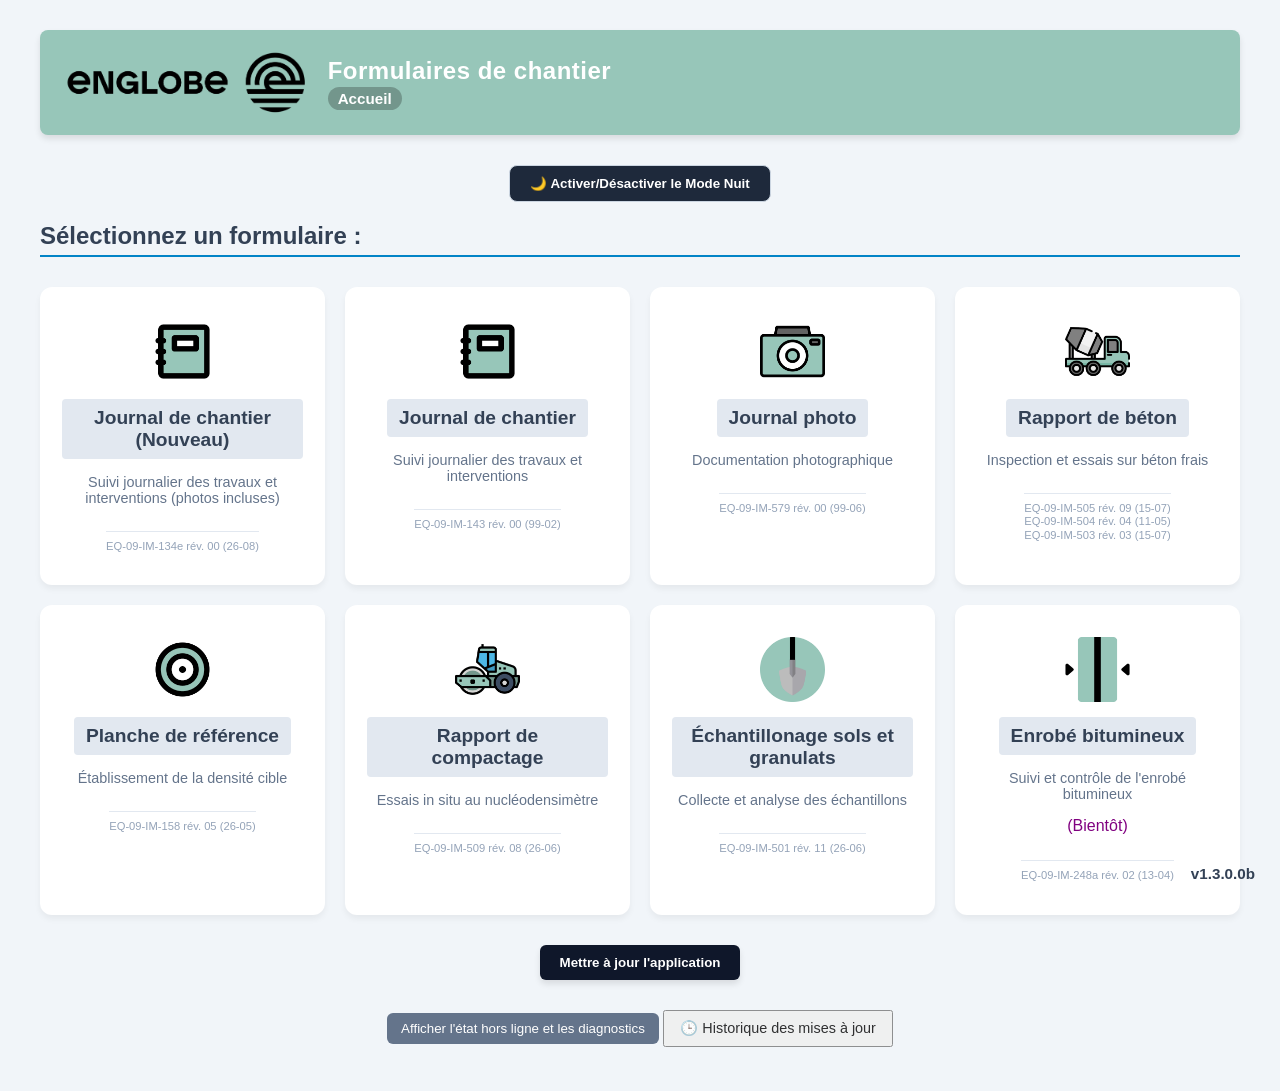
==== index.html @ 8a511cf0 "v1.3.0.0b - Version stable pour chantier" ====
<!DOCTYPE html>
<html lang="fr">
<head>
    <meta charset="UTF-8">
    <meta name="viewport" content="width=device-width, initial-scale=1.0, maximum-scale=1.0, user-scalable=no">
    <title>Formulaires de chantier</title>
    
    <link rel="stylesheet" href="styles.css?v=1.0.0.">
    <link rel="apple-touch-icon" href="logo.png">
    <meta name="apple-mobile-web-app-capable" content="yes">
    <meta name="apple-mobile-web-app-status-bar-style" content="black-translucent">
    <meta name="apple-mobile-web-app-title" content="Chantier">
</head>
<body>

<div id="app-container">

    <!-- En-tête avec la couleur #97c6b9 -->
    <header style="display: flex; align-items: center; gap: 15px; background: #97c6b9; color: white; padding: 15px 20px; border-radius: 8px; margin-bottom: 30px; margin-top: 10px; box-shadow: 0 4px 6px rgba(0,0,0,0.1);">
        <img src="[data-uri]" alt="Logo" style="height: 75px; padding: 5px; border-radius: 4px;"> 
        <div style="display: flex; flex-direction: column; gap: 5px;">
            <h1 style="margin: 0; font-size: 1.5rem; letter-spacing: 0.5px;">Formulaires de chantier</h1>
            <div><span style="font-size: 0.95rem; font-weight: bold; background: #73968c; padding: 3px 10px; border-radius: 12px;">Accueil</span></div>
        </div>
    </header>

    <button onclick="toggleDarkMode()" style="text-align: center; margin-left: auto; margin-right: auto;background: #1e293b; color: white; border: 1px solid #cbd5e1; padding: 10px 20px; border-radius: 8px; font-weight: bold; cursor: pointer; display: flex; align-items: center; gap: 10px; margin-bottom: 20px;">
    🌙 Activer/Désactiver le Mode Nuit
    </button>

    <h2 style="color: #334155; margin-bottom: 20px;">Sélectionnez un formulaire :</h2>

    <div class="dashboard-grid">
        
        <!-- APPLICATION : JOURNAL NEW -->
        <a href="index_journal.html" class="app-card">
            <img src="logo_journal.png" alt="Journal_new" class="app-icon-img">
            <h3 class="app-title">Journal de chantier (Nouveau)</h3>
            <p class="app-desc">Suivi journalier des travaux et interventions (photos incluses)</p>
            <div style="margin-top: 10px; padding-top: 8px; border-top: 1px solid #e2e8f0; font-size: 0.7rem; color: #94a3b8; line-height: 1.2;">
                EQ-09-IM-134e rév. 00 (26-08)
            </div>
        </a>

        <!-- APPLICATION : JOURNAL OLD -->
        <a href="index_journal_old.html" class="app-card">
            <img src="logo_journal.png" alt="Journal_old" class="app-icon-img">
            <h3 class="app-title">Journal de chantier</h3>
            <p class="app-desc">Suivi journalier des travaux et interventions</p>
            <div style="margin-top: 10px; padding-top: 8px; border-top: 1px solid #e2e8f0; font-size: 0.7rem; color: #94a3b8; line-height: 1.2;">
                EQ-09-IM-143 rév. 00 (99-02)
            </div>
        </a>

        <!-- APPLICATION : JOURNALPHOTO -->
        <a href="index_photo.html" class="app-card">
            <img src="logo_photo.png" alt="Journal_photo" class="app-icon-img">
            <h3 class="app-title">Journal photo</h3>
            <p class="app-desc">Documentation photographique</p>
            <div style="margin-top: 10px; padding-top: 8px; border-top: 1px solid #e2e8f0; font-size: 0.7rem; color: #94a3b8; line-height: 1.2;">
                EQ-09-IM-579 rév. 00 (99-06)
            </div>
        </a>
        
        <!-- APPLICATION : BÉTON -->
        <a href="index_beton.html" class="app-card">
            <img src="logo_beton.png" alt="Béton" class="app-icon-img">
            <h3 class="app-title">Rapport de béton</h3>
            <p class="app-desc">Inspection et essais sur béton frais</p>
            <div style="margin-top: 10px; padding-top: 8px; border-top: 1px solid #e2e8f0; font-size: 0.7rem; color: #94a3b8; line-height: 1.2;">
                EQ-09-IM-505 rév. 09 (15-07)<br>
                EQ-09-IM-504 rév. 04 (11-05)<br>
                EQ-09-IM-503 rév. 03 (15-07)
            </div>
        </a>

        <!-- APPLICATION : PLANCHE DE RÉFÉRENCE -->
        <a href="index_planche.html" class="app-card">
            <img src="logo_planche.png" alt="Planche" class="app-icon-img">
            <h3 class="app-title">Planche de référence</h3>
            <p class="app-desc">Établissement de la densité cible</p>
            <div style="margin-top: 10px; padding-top: 8px; border-top: 1px solid #e2e8f0; font-size: 0.7rem; color: #94a3b8; line-height: 1.2;">
                EQ-09-IM-158 rév. 05 (26-05)
            </div>
        </a>

        <!-- APPLICATION : COMPACTAGE -->
        <a href="index_compaction.html" class="app-card">
            <img src="logo_compaction.png" alt="Compactage" class="app-icon-img">
            <h3 class="app-title">Rapport de compactage</h3>
            <p class="app-desc">Essais in situ au nucléodensimètre</p>
            <div style="margin-top: 10px; padding-top: 8px; border-top: 1px solid #e2e8f0; font-size: 0.7rem; color: #94a3b8; line-height: 1.2;">
                EQ-09-IM-509 rév. 08 (26-06)
            </div>
        </a>
  
        <!-- APPLICATION : ECHANTILLONAGE SOLS ET GRANULATS -->
        <a href="index_echsolgra.html" class="app-card">
            <img src="logo_echsolgra.png" alt="Échantillonage" class="app-icon-img">
            <h3 class="app-title">Échantillonage sols et granulats</h3>
            <p class="app-desc">Collecte et analyse des échantillons</p>
            <div style="margin-top: 10px; padding-top: 8px; border-top: 1px solid #e2e8f0; font-size: 0.7rem; color: #94a3b8; line-height: 1.2;">
                EQ-09-IM-501 rév. 11 (26-06)
            </div>
        </a>

        <!-- APPLICATION : PAVAGE -->
        <a href="index.html" class="app-card">  
            <img src="logo_enrob.png" alt="Pavage" class="app-icon-img">
            <h3 class="app-title">Enrobé bitumineux</h3>
            <p class="app-desc">Suivi et contrôle de l'enrobé bitumineux</p>
            <span style="color:purple">(Bientôt)</span>
            <div style="margin-top: 10px; padding-top: 8px; border-top: 1px solid #e2e8f0; font-size: 0.7rem; color: #94a3b8; line-height: 1.2;">
                EQ-09-IM-248a rév. 02 (13-04)
            </div>
        </a>

    

        <!-- PLACEHOLDER : NOUVELLE APPLICATION --> <!--
        <a href="javascript:void(0)" class="app-card new-app-card" style="cursor: default;">
            <div class="app-icon-img" style="display:flex; justify-content:center; align-items:center; font-size: 3rem; color: #94a3b8;">➕</div>
            <h3 class="app-title" style="color: #64748b;">Nouveau Formulaire</h3>
            <p class="app-desc">Emplacement pour une future application</p>
        </a> -->

    </div>
</div>

<button onclick="forceAppUpdate()" style="background: #0f172a; color: white; padding: 10px 20px; border-radius: 6px; font-weight: bold; border: none; cursor: pointer; display: block; margin: 20px auto; box-shadow: 0 4px 6px rgba(0,0,0,0.1);">
    Mettre à jour l'application
</button>

<div>
    <span id="app-version" style="position: fixed; bottom: 15px; right: 15px; z-index: 9999; font-size: 0.95rem; font-weight: bold; padding: 3px 10px; border-radius: 12px; ">v1.3.0.0b</span>
</div>

<div style="text-align: center; margin: 12px auto 24px;">
    <button id="diagnostics-toggle" type="button" onclick="toggleDiagnostics()" style="background: #64748b; color: white; padding: 8px 14px; border-radius: 6px; border: none; cursor: pointer;">
        Afficher l'état hors ligne et les diagnostics
    </button>
    <div id="diagnostics-panel" hidden style="max-width: 620px; margin: 12px auto 0; padding: 12px; text-align: left; background: #f1f5f9; color: #334155; border-radius: 6px; font-size: 0.9rem; white-space: pre-line;"></div>
    <button onclick="window.location.href='changelog.html'" style="margin-top: 10px; font-size: 0.9em; padding: 8px 15px; opacity: 0.8;">
    🕒 Historique des mises à jour
    </button>
</div>
 
<script>
    const APP_VERSION = 'v1.3.0.0a';

    if ('serviceWorker' in navigator) {
        window.addEventListener('load', () => {
            navigator.serviceWorker.register('./sw.js')
                .catch(() => showToast("Impossible d'activer le mode hors ligne.", "error"));
        });
    }

    async function toggleDiagnostics() {
        const panel = document.getElementById('diagnostics-panel');
        const button = document.getElementById('diagnostics-toggle');
        if (!panel || !button) return;

        if (!panel.hidden) {
            panel.hidden = true;
            button.textContent = "Afficher l'état hors ligne et les diagnostics";
            return;
        }

        panel.hidden = false;
        button.textContent = "Masquer l'état hors ligne et les diagnostics";
        panel.textContent = "Vérification de l'état de l'application...";

        const lines = [
            `Version de l'application : ${APP_VERSION}`,
            `Connexion réseau : ${navigator.onLine ? "En ligne" : "Hors ligne"}`,
            `Service Worker : ${'serviceWorker' in navigator ? "Disponible" : "Non disponible"}`
        ];

        if ('serviceWorker' in navigator) {
            const registration = await navigator.serviceWorker.getRegistration();
            lines.push(`Service Worker actif : ${registration && registration.active ? registration.active.state : "Non actif"}`);
            lines.push(`Page contrôlée : ${navigator.serviceWorker.controller ? "Oui" : "Non"}`);
        }

        if ('caches' in window) {
            const cacheNames = await caches.keys();
            lines.push(`Caches disponibles : ${cacheNames.length ? cacheNames.join(", ") : "Aucun"}`);
            const appCacheName = cacheNames.find((name) => name.startsWith('hub-inspection-'));
            if (appCacheName) {
                const appCache = await caches.open(appCacheName);
                lines.push(`Fichiers en cache : ${(await appCache.keys()).length}`);
            } else {
                lines.push("Fichiers en cache : Aucun cache de l'application");
            }
        }

        const reportPrefixes = [
            ["Rapports béton", ["englobe_"]],
            ["Rapports compactage", ["compactage_"]],
            ["Rapports planche", ["planche_"]],
            ["Rapports échantillonnage", ["echsolgra_"]]
        ];
        reportPrefixes.forEach(([label, prefixes]) => {
            let count = 0;
            for (let i = 0; i < localStorage.length; i += 1) {
                const key = localStorage.key(i);
                if (!key) continue;
                if (prefixes.some((prefix) => key.startsWith(prefix))) {
                    count += 1;
                    continue;
                }
                if (key.startsWith("ID_")) {
                    try {
                        const report = JSON.parse(localStorage.getItem(key));
                        if (report && typeof report.displayName === "string" &&
                            prefixes.some((prefix) => report.displayName.startsWith(prefix))) count += 1;
                    } catch (error) {
                        console.warn("Rapport ignoré dans le diagnostic", key, error);
                    }
                }
            }
            lines.push(`${label} : ${count}`);
        });

        if (navigator.storage && navigator.storage.estimate) {
            const estimate = await navigator.storage.estimate();
            const usedMb = ((estimate.usage || 0) / 1024 / 1024).toFixed(2);
            const quotaMb = estimate.quota ? (estimate.quota / 1024 / 1024).toFixed(0) : "?";
            lines.push(`Stockage local utilisé : ${usedMb} Mo / ${quotaMb} Mo`);
            if (estimate.quota && estimate.usage / estimate.quota >= 0.8) {
                lines.push("AVERTISSEMENT : le stockage local dépasse 80 % de la capacité estimée.");
            }
        }

        panel.textContent = lines.join("\n");
    }

    async function forceAppUpdate() {
    if (!navigator.onLine) {
        alert("Vous devez être connecté à Internet (Wi-Fi ou LTE) pour mettre à jour.");
        return;
    }

    if (!confirm("L'application va rechercher et installer la dernière version. Continuer ?")) {
        return;
    }

    const button = document.querySelector('button[onclick="forceAppUpdate()"]');
    if (button) {
        button.disabled = true;
        button.textContent = "Recherche de mise à jour...";
    }

    try {
        if (!('serviceWorker' in navigator)) {
            throw new Error("Service Worker non disponible");
        }

        // 1. CORRECTION ANDROID : On force le re-téléchargement du sw.js en contournant le cache HTTP
        const registrations = await navigator.serviceWorker.getRegistrations();
        for (let reg of registrations) {
            await reg.update(); // Force la vérification serveur en ignorant le cache local
        }

        const registration = await navigator.serviceWorker.ready;
        let updateFound = false;

        registration.addEventListener('updatefound', () => {
            updateFound = true;
            if (button) button.textContent = "Téléchargement...";
            const newWorker = registration.installing;
            
            newWorker.addEventListener('statechange', () => {
                if (newWorker.state === 'installed') {
                    newWorker.postMessage({ type: 'SKIP_WAITING' });
                }
                if (newWorker.state === 'activated') {
                    sessionStorage.setItem('updateResult', `Mise à jour terminée. Version active : ${APP_VERSION}`);
                    window.location.reload();
                }
            });
        }, { once: true });

        // Petit délai pour laisser le temps au navigateur de déclencher 'updatefound' si un nouveau sw.js est trouvé
        setTimeout(() => {
            if (!updateFound && !registration.waiting) {
                showToast(`L'application est déjà à jour (${APP_VERSION}).`, "info");
                if (button) {
                    button.disabled = false;
                    button.textContent = "Mettre à jour l'application";
                }
            } else if (registration.waiting && !updateFound) {
                if (button) button.textContent = "Installation...";
                registration.waiting.postMessage({ type: 'SKIP_WAITING' });
                navigator.serviceWorker.addEventListener('controllerchange', () => {
                    sessionStorage.setItem('updateResult', `Mise à jour terminée. Version active : ${APP_VERSION}`);
                    window.location.reload();
                }, { once: true });
            }
        }, 1500);

    } catch (error) {
        console.error("Échec de la mise à jour", error);
        if (button) {
            button.disabled = false;
            button.textContent = "Mettre à jour l'application";
        }
        showToast("La mise à jour a échoué. Réessayez avec une connexion stable.", "error");
    }
}

    // 1. IL FAUT LA FONCTION TOAST ICI AUSSI POUR LE HUB
    function showToast(message, type = 'success') {
        const toast = document.createElement('div');
        toast.className = `toast-notification toast-${type} show`;
        toast.innerText = message;
        document.body.appendChild(toast);
        setTimeout(() => {
            toast.classList.remove('show');
            setTimeout(() => { if (document.body.contains(toast)) toast.remove(); }, 500);
        }, 3000);
    }

    // 1. Vérifier la mémoire au chargement de la page
    document.addEventListener('DOMContentLoaded', () => {
        if (localStorage.getItem('darkMode') === 'enabled') {
            document.body.classList.add('dark-mode');
        }
        const updateResult = sessionStorage.getItem('updateResult');
        if (updateResult) {
            sessionStorage.removeItem('updateResult');
            showToast(updateResult, "success");
        }
    });

    // 2. La fonction reliée au bouton
    function toggleDarkMode() {
        // Ajoute ou retire la classe "dark-mode" sur le corps de la page
        document.body.classList.toggle('dark-mode');
        
        // Vérifie si le mode est activé ou non
        const isDark = document.body.classList.contains('dark-mode');
        
        // Sauvegarde le choix dans la tablette
        localStorage.setItem('darkMode', isDark ? 'enabled' : 'disabled');
        
        // Si vous avez gardé la fonction Toast, on peut l'utiliser !
        if (typeof showToast === "function") {
            showToast(isDark ? "Mode Nuit activé" : "Mode Jour activé", "info");
        }
    }


</script>

</body>
</html>
---- styles.css ----
/* ========================================= */
/* VARIABLES ET RÉINITIALISATION GLOBALE     */
/* ========================================= */
:root {
    --primary: #0284c7;      
    --primary-hover: #0369a1;
    --success: #16a34a;      
    --success-bg: #f0fdf4;
    --warning: #b45309;      
    --danger: #dc2626;       
    --danger-bg: #fef2f2;
    --temoin: #8b5cf6;       
    --temoin-bg: #faf5ff;
    --bg-page: #f1f5f9;      
    --bg-card: #ffffff;
    --border: #cbd5e1;
    --text-main: #334155;
    --text-muted: #64748b;
}

* {
    box-sizing: border-box;
    margin: 0;
    padding: 0;
    font-family: 'Segoe UI', Roboto, Helvetica, Arial, sans-serif;
}

body {
    background-color: var(--bg-page);
    color: var(--text-main);
    padding: 20px;
    font-size: 16px; 
}

#app-container {
    max-width: 1200px; 
    margin: 0 auto;
    background: transparent;
}

/* ========================================= */
/* TYPOGRAPHIE ET EN-TÊTES                   */
/* ========================================= */

/* Empêche les en-têtes principaux de devenir gris/noirs en Mode Nuit */
body.dark-mode header {
    background-color: #97c6b9 !important;
    color: white !important;
}

h2 {
    color: var(--primary);
    margin-bottom: 15px;
    font-size: 1.5rem;
    border-bottom: 2px solid var(--primary);
    padding-bottom: 5px;
}

h3 {
    color: var(--text-main);
    margin-bottom: 15px;
    font-size: 1.2rem;
    background-color: #e2e8f0;
    padding: 8px 12px;
    border-radius: 4px;
}

h4 {
    font-size: 1rem;
    color: var(--text-main);
}

/* ========================================= */
/* BARRE DE NAVIGATION (ONGLETS)             */
/* ========================================= */
#form-navigation {
    display: flex;
    gap: 10px;
    background: var(--bg-card);
    padding: 12px;
    border-radius: 8px;
    box-shadow: 0 2px 4px rgba(0,0,0,0.05);
}

.tab-btn {
    flex: 1;
    padding: 12px 20px;
    font-size: 1.1rem;
    font-weight: bold;
    color: #1e293b;
    background-color: #cbd5e1; 
    border: 2px solid #94a3b8;
    border-radius: 6px;
    cursor: pointer;
    transition: all 0.2s;
}

.tab-btn.active, .tab-btn:hover {
    background-color: var(--primary);
    color: white;
    border-color: var(--primary);
}

/* ========================================= */
/* SECTIONS ET CARTES (FORMULAIRES)          */
/* ========================================= */
.tab-section {
    background: var(--bg-card);
    padding: 25px;
    border-radius: 8px;
    box-shadow: 0 4px 6px rgba(0,0,0,0.05);
}

.form-section {
    margin-bottom: 30px;
    padding: 15px;
    border: 1px solid var(--border);
    border-radius: 6px;
    background: #f8fafc;
}

/* ========================================= */
/* GRILLES ET ALIGNEMENTS                    */
/* ========================================= */
.grid-2 {
    display: grid;
    grid-template-columns: 1fr 1fr;
    gap: 20px;
}

/* ========================================= */
/* INPUTS ET CONTRÔLES                       */
/* ========================================= */
.input-group {
    display: flex;
    flex-direction: column;
    justify-content: flex-end; /* Force l'input à rester aligné vers le bas */
    height: 100%; /* Permet d'utiliser tout l'espace disponible de la grille */
    margin-bottom: 15px;
}

.input-group label {
    display: block;
    font-weight: bold;
    margin-bottom: 5px;
    color: var(--text-main);
    font-size: 0.95rem;
    text-align: left;
}

input[type="text"],
input[type="number"],
input[type="date"],
input[type="time"],
select,
textarea {
    width: 100%;
    height: 44px;
    padding: 10px 12px;
    border: 1px solid var(--border);
    border-radius: 4px;
    font-size: 1rem;
    background-color: white;
    transition: border-color 0.2s;
    box-sizing: border-box;
    min-width: 0; 
    max-width: 100%;
}

input:focus,
select:focus,
textarea:focus {
    outline: none;
    border-color: var(--primary);
    box-shadow: 0 0 0 2px rgba(2, 132, 199, 0.2);
}

textarea {
    resize: vertical;
    min-height: 80px;
    height: auto; 
}

/* ========================================= */
/* CASES À COCHER (CHECKBOXES)               */
/* ========================================= */
.checkbox-group {
    display: flex;
    flex-direction: column;
    gap: 8px;
    margin-bottom: 10px;
}

.checkbox-group label {
    display: flex;
    align-items: center;
    gap: 10px;
    font-size: 1rem;
    cursor: pointer;
}

input[type="checkbox"] {
    width: 22px !important;
    height: 22px !important;
    flex-shrink: 0 !important; 
    cursor: pointer;
    accent-color: var(--primary);
    margin: 0;
}

/* ========================================= */
/* STYLES SPÉCIFIQUES DES CARTES             */
/* ========================================= */
.truck-card {
    border: 2px solid #94a3b8; /* Gris / Slate 400 */
    border-radius: 8px;
    padding: 15px;
    margin-bottom: 15px;
    background: #f8fafc; /* Gris très clair / Slate 50 */
    transition: background-color 0.3s, border-color 0.3s;
}
.truck-card.truck-status-refused {
    border-color: #dc2626 !important;
    background-color: #fecaca !important;
}
.truck-card.truck-status-sampled {
    border-color: #16a34a !important;
    background-color: #bbf7d0 !important;
}
.truck-card.truck-status-tested {
    border-color: #0284c7 !important;
    background-color: #bae6fd !important;
}
.truck-card > .accordion-header {
    background-color: #e2e8f0 !important;
}
.truck-card .input-group {
    margin-bottom: 0; 
}

.sample-card {
    border: 2px solid var(--success);
    border-radius: 8px;
    padding: 20px;
    margin-bottom: 25px;
    background: var(--success-bg);
}
.sample-card h3 {
    background-color: #dcfce7;
    color: var(--success);
}

.temoin-only-card {
    border: 2px solid var(--temoin);
    border-radius: 8px;
    padding: 20px;
    margin-bottom: 25px;
    background: var(--temoin-bg);
}
.temoin-only-card h3,
.temoin-only-card h4 {
    background-color: #f3e8ff;
    color: var(--temoin);
}

/* --- ACCORDÉONS --- */
.accordion-header {
    background-color: #e0f2fe;
    padding: 12px 15px;
    display: flex;
    justify-content: space-between;
    align-items: center;
    cursor: pointer;
    border-bottom: 1px solid #bae6fd;
}
.accordion-content {
    display: none;
    padding: 15px;
}
.accordion-content.active {
    display: block;
}
.chevron {
    transition: transform 0.3s ease;
    font-size: 1.2rem;
    color: #0284c7;
}
.chevron.rotated {
    transform: rotate(-90deg);
}

/* ========================================= */
/* BOUTONS D'ACTION                          */
/* ========================================= */
button[onclick^="add"] {
    padding: 12px 20px;
    font-size: 1rem;
    border-radius: 6px;
    box-shadow: 0 2px 4px rgba(0,0,0,0.1);
    transition: transform 0.1s, filter 0.2s;
}
button[onclick^="add"]:active {
    transform: scale(0.98);
}
button[onclick^="add"]:hover {
    filter: brightness(110%);
}

/* ========================================= */
/* RESPONSIVITÉ MOBILE (CORRECTIFS iPHONE/iPAD)*/
/* ========================================= */
@media (max-width: 820px) {
    
    /* 1. PROTECTION ABSOLUE DU JAVASCRIPT */
    .temoin-container[style*="display: none"],
    .temoin-container[style*="display:none"],
    *[style*="display: none"], 
    *[style*="display:none"] {
        display: none !important;
    }

    /* 2. ESPACE GLOBAL */
    body, #app-container {
        padding: 4px !important; 
        overflow-x: hidden !important; 
    }
    .tab-section {
        padding: 15px 10px !important; 
    }

    /* 3. EN-TÊTE ET NAVIGATION */
    header, .bg-primary {
        display: flex !important;
        flex-direction: column !important;
        align-items: center !important;
        text-align: center !important;
        height: auto !important;
        padding: 15px 10px !important;
    }
    #main-logo {
        margin: 0 auto 10px auto !important;
        max-width: 90% !important;
    }
    #form-navigation {
        flex-direction: column !important; 
    }
    .tab-btn {
        width: 100% !important;
        margin-bottom: 8px !important;
    }

    /* 4. TRUCK CARDS : ALIGNEMENT PAR LE BAS DE TOUTES LES LIGNES */
    .truck-card > div:not(.accordion-content):not(.accordion-header),
    .truck-card .accordion-content > div:not(.truck-toggles-container) {
        display: flex !important;
        flex-direction: row !important;
        align-items: flex-end !important;
        gap: 6px !important;
        width: 100% !important;
        margin-bottom: 10px !important;
        flex-wrap: nowrap !important;
    }

    /* Protection absolue de l'accordéon sur mobile */
    .accordion-content { display: none !important; }
    .accordion-content.active { display: block !important; }

    .truck-card .input-group {
        flex: 1 1 0% !important;
        min-width: 0 !important;
        margin-bottom: 0 !important;
    }
    .truck-card .input-group:has(.truck-remarques-select) {
        flex: 1 1 100% !important;
        margin-top: 8px !important;
    }
    .truck-card .input-group label {
        font-size: 0.8rem !important;
        line-height: 1.15 !important;
        margin-bottom: 4px !important;
    }
    .truck-remarks-controls {
        flex-wrap: wrap !important;
    }
    .truck-remarks-controls .truck-remarques-list {
        flex: 1 1 100% !important;
        min-width: 100% !important;
        width: 100% !important;
    }
    .truck-remarks-controls button {
        flex: 1 1 auto !important;
        min-height: 42px !important;
    }
    .truck-card > div:has(input[type="checkbox"]) {
        align-items: center !important;
        flex-wrap: wrap !important;
    }

    /* 4.1. ALIGNEMENT DES INPUTS D'ÉCHANTILLON DANS LA CARTE CAMION */
    .truck-sample-fields > div {
        display: flex !important;
        flex-direction: column !important;
        align-items: stretch !important;
        gap: 10px !important;
    }
    .truck-sample-fields > div > div {
        flex: 1 1 100% !important;
        min-width: 100% !important;
    }
    .truck-sample-fields label {
        font-size: 0.8rem !important;
        line-height: 1.15 !important;
        margin-bottom: 4px !important;
    }

    /* 5. FORM 3 : CONDITIONS INITIALES ET SOUS-SECTIONS */
    .sample-card .form-section div[style*="grid-template-columns: 1fr 1fr"]:not([style*="2fr"]),
    .temoin-only-card div[style*="grid-template-columns: 1fr 1fr"]:not([style*="2fr"]) {
        display: flex !important;
        flex-direction: column !important;
        gap: 15px !important;
    }
    .grid-2 {
        display: flex !important;
        flex-direction: column !important;
        gap: 15px !important;
    }

    /* 6. NETTOYAGE DES INPUTS TEMPS/DATE APPLE */
    input[type="date"], input[type="time"] {
        -webkit-appearance: none !important; 
        min-width: 0 !important;
    }
    input[type="time"]::-webkit-clear-button,
    input[type="time"]::-webkit-inner-spin-button,
    input[type="date"]::-webkit-clear-button,
    input[type="date"]::-webkit-inner-spin-button {
        display: none !important;
    }
}

/* ========================================== */
/* STYLES DU DASHBOARD (HUB PRINCIPAL)        */
/* ========================================== */
.dashboard-grid {
    display: grid;
    grid-template-columns: repeat(auto-fit, minmax(250px, 1fr));
    gap: 20px;
    padding: 10px 0;
}
.app-card {
    background: white;
    border-radius: 12px;
    padding: 30px 20px;
    text-align: center;
    text-decoration: none;
    color: #334155;
    box-shadow: 0 4px 6px rgba(0,0,0,0.05);
    border: 2px solid transparent;
    transition: transform 0.2s, box-shadow 0.2s, border-color 0.2s;
    display: flex;
    flex-direction: column;
    align-items: center;
    gap: 15px;
}
.app-card:active, .app-card:hover {
    transform: translateY(-5px);
    box-shadow: 0 8px 15px rgba(0,0,0,0.1);
    border-color: #97c6b9; 
}
.app-icon-img { 
    width: 65px; 
    height: 65px; 
    object-fit: contain; 
}
.app-title { font-size: 1.2rem; font-weight: bold; margin: 0; }
.app-desc { font-size: 0.9rem; color: #64748b; margin: 0; }

.new-app-card {
    background: #f8fafc;
    border: 2px dashed #cbd5e1;
    box-shadow: none;
}
.new-app-card:hover, .new-app-card:active {
    border-color: #97c6b9;
    background: #f0fdfa;
}

/* --- NOTIFICATIONS TOAST --- */
.toast-notification {
    visibility: hidden;
    min-width: 250px;
    background-color: #1e293b; /* Gris très foncé */
    color: #f8fafc;
    text-align: center;
    border-radius: 8px;
    padding: 16px;
    position: fixed;
    z-index: 10000;
    left: 50%;
    bottom: 40px;
    transform: translateX(-50%);
    box-shadow: 0 10px 15px -3px rgba(0, 0, 0, 0.2);
    font-size: 1rem;
    font-weight: bold;
}

/* Couleurs selon le contexte */
.toast-success { border-bottom: 4px solid #22c55e; } /* Vert */
.toast-error { border-bottom: 4px solid #ef4444; } /* Rouge */
.toast-info { border-bottom: 4px solid #0ea5e9; } /* Bleu */

/* Animation d'apparition et disparition */
.toast-notification.show {
    visibility: visible;
    animation: slideInUp 0.4s ease-out, fadeOut 0.5s ease-in 2.5s;
}

@keyframes slideInUp {
    from { bottom: 0; opacity: 0; }
    to { bottom: 40px; opacity: 1; }
}
@keyframes fadeOut {
    from { bottom: 40px; opacity: 1; }
    to { bottom: 40px; opacity: 0; }
}

/* --- MODE NUIT (CORRIGÉ) --- */
body.dark-mode {
    background-color: #0f172a; 
    color: #f8fafc;
}

/* 1. Main containers and cards */
body.dark-mode #form-navigation,
body.dark-mode .tab-section,
body.dark-mode .form-section,
body.dark-mode .app-card,
body.dark-mode .new-app-card {
    background-color: #1e293b;
    border-color: #334155;
}

/* 2. Specific forms (Keeping the color hierarchy but dark) */
body.dark-mode .truck-card {
    background-color: #172554; /* Very dark blue */
    border-color: #1e3a8a;
}
body.dark-mode .truck-card.truck-status-refused {
    border-color: #f87171 !important;
    background-color: #450a0a !important;
}
body.dark-mode .truck-card.truck-status-sampled {
    border-color: #4ade80 !important;
    background-color: #052e16 !important;
}
body.dark-mode .truck-card.truck-status-tested {
    border-color: #38bdf8 !important;
    background-color: #082f49 !important;
}
body.dark-mode .truck-card > .accordion-header {
    background-color: #334155 !important;
}
body.dark-mode .home-button {
    border: 1px solid #94a3b8 !important;
    box-shadow: 0 2px 4px rgba(0, 0, 0, 0.35) !important;
}
body.dark-mode .sample-card {
    background-color: #064e3b; /* Very dark green */
    border-color: #047857;
}
body.dark-mode .temoin-only-card {
    background-color: #3b0764; /* Very dark purple */
    border-color: #6b21a8;
}

/* 3. Headers and Accordions */
body.dark-mode h2 { border-bottom-color: #38bdf8; color: #38bdf8; }
body.dark-mode h3 { background-color: #334155; color: #f8fafc; }
body.dark-mode h4 { color: #f8fafc; }
body.dark-mode .sample-card h3 { background-color: #047857; color: white; }
body.dark-mode .temoin-only-card h3, 
body.dark-mode .temoin-only-card h4 { background-color: #6b21a8; color: white; }
body.dark-mode .accordion-header { background-color: #1e3a8a; border-bottom-color: #172554; }
body.dark-mode .truck-header-summary,
body.dark-mode .form-instructions,
body.dark-mode .truck-legend,
body.dark-mode .page-numbering {
    color: #f8fafc !important;
}
body.dark-mode .truck-legend span {
    color: #7dd3fc !important;
}
body.dark-mode .truck-legend span:nth-of-type(2) {
    color: #86efac !important;
}
body.dark-mode .truck-legend span:nth-of-type(3) {
    color: #fca5a5 !important;
}
body.dark-mode #truck-pagination-controls {
    background-color: #334155 !important;
}
body.dark-mode #save-manager button,
body.dark-mode #truck-pagination-controls button,
body.dark-mode .collapse-trucks-button {
    border: 1px solid #94a3b8 !important;
    box-shadow: 0 1px 2px rgba(0, 0, 0, 0.35);
}

/* 4. Navigation Tabs */
body.dark-mode .tab-btn { background-color: #334155; color: #cbd5e1; border-color: #475569; }
body.dark-mode .tab-btn.active, 
body.dark-mode .tab-btn:hover { background-color: #0284c7; color: white; border-color: #0284c7; }

/* 5. Inputs and Textareas */
body.dark-mode input, 
body.dark-mode select, 
body.dark-mode textarea {
    background-color: #0f172a;
    color: #ffffff;
    border-color: #475569;
}
body.dark-mode input:focus,
body.dark-mode select:focus,
body.dark-mode textarea:focus {
    border-color: #38bdf8;
    box-shadow: 0 0 0 2px rgba(56, 189, 248, 0.2);
}

/* 6. Text and Labels */
body.dark-mode label, 
body.dark-mode .app-desc, 
body.dark-mode .accordion-header {
    color: #cbd5e1;
}
body.dark-mode #save-manager label,
body.dark-mode #last-saved-status {
    color: #e2e8f0 !important;
}
body.dark-mode .app-title,
body.dark-mode .chevron {
    color: #f8fafc;
}

/* 7. Forcer l'écrasement des couleurs écrites directement dans le HTML (SAUF LE HEADER) */
body.dark-mode [style*="background"]:not(header):not(header *) {
    background: #1e293b !important;
    color: #f8fafc !important;
    border-color: #334155 !important;
}

/* Force le header à rester vert (Sécurité maximale avec sélecteur fort) */
body.dark-mode header,
body.dark-mode header[style] {
    background: #97c6b9 !important;
    color: white !important;
}

/* Le bouton "Accueil" des formulaires doit rester bleu nuit */
body.dark-mode header a.home-button {
    background: #1e293b !important;
    color: white !important;
}

/* La petite bulle "Accueil" sur le hub doit garder son vert d'origine */
body.dark-mode header span[style] {
    background: #73968c !important;
    color: white !important;
}

/* Inversion du logo (sombre vers blanc) */
body.dark-mode header img {
    filter: invert(1);
    mix-blend-mode: screen;
}
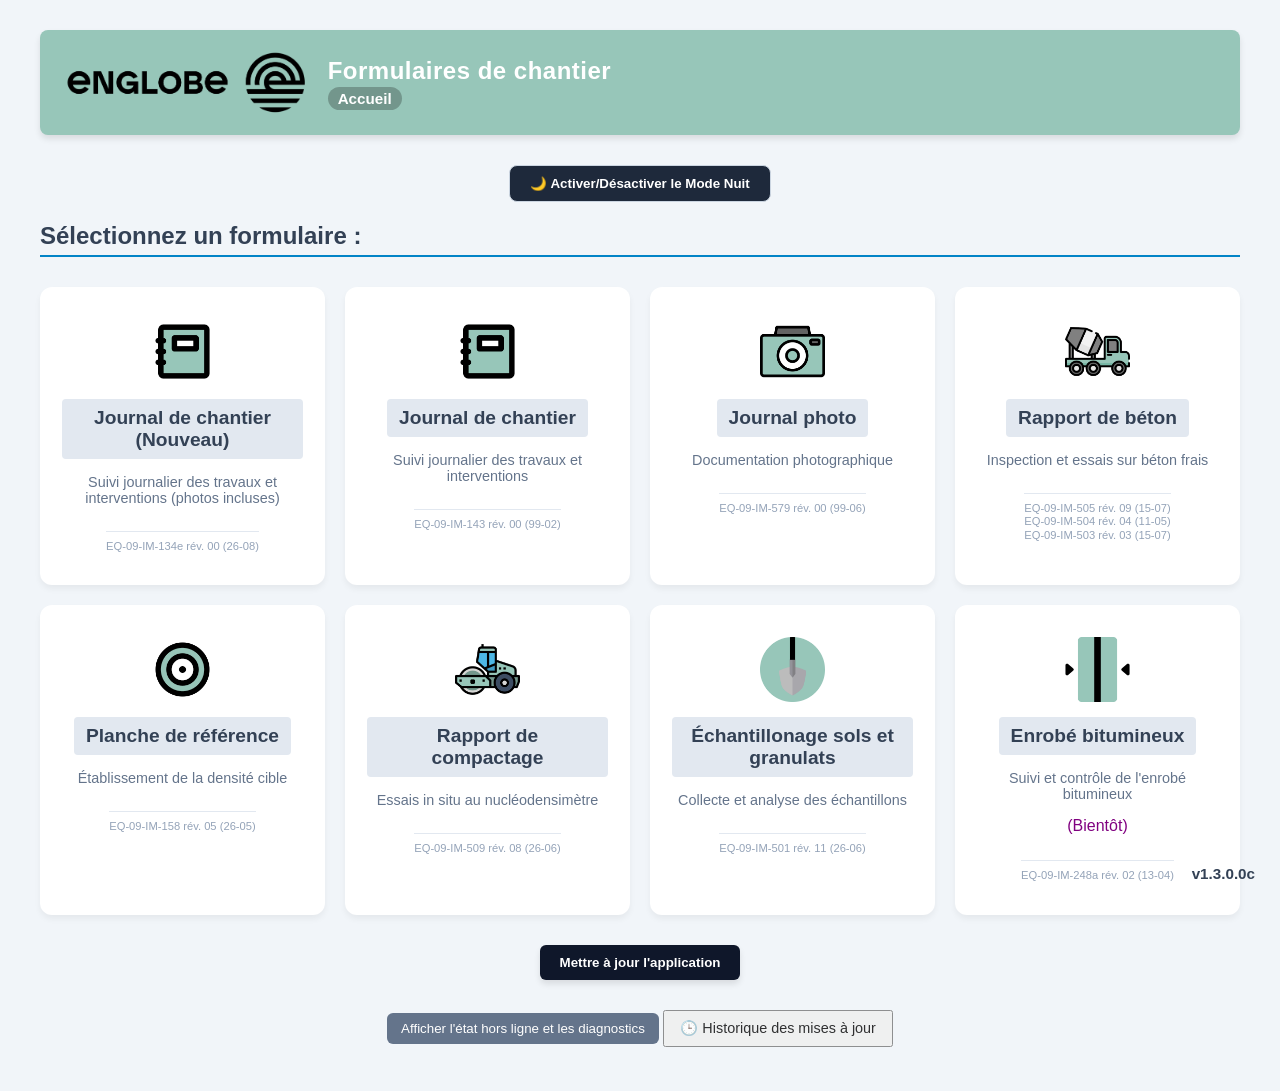
==== commit 777f38bb: "v1.3.0.0c - Bug de nombre de caracteres dans le moteur de découpage textuel corrigé." ====
--- a/index.html
+++ b/index.html
@@ -132,7 +132,7 @@
 </button>
 
 <div>
-    <span id="app-version" style="position: fixed; bottom: 15px; right: 15px; z-index: 9999; font-size: 0.95rem; font-weight: bold; padding: 3px 10px; border-radius: 12px; ">v1.3.0.0b</span>
+    <span id="app-version" style="position: fixed; bottom: 15px; right: 15px; z-index: 9999; font-size: 0.95rem; font-weight: bold; padding: 3px 10px; border-radius: 12px; ">v1.3.0.0c</span>
 </div>
 
 <div style="text-align: center; margin: 12px auto 24px;">
@@ -146,7 +146,7 @@
 </div>
  
 <script>
-    const APP_VERSION = 'v1.3.0.0a';
+    const APP_VERSION = 'v1.3.0.0c';
 
     if ('serviceWorker' in navigator) {
         window.addEventListener('load', () => {
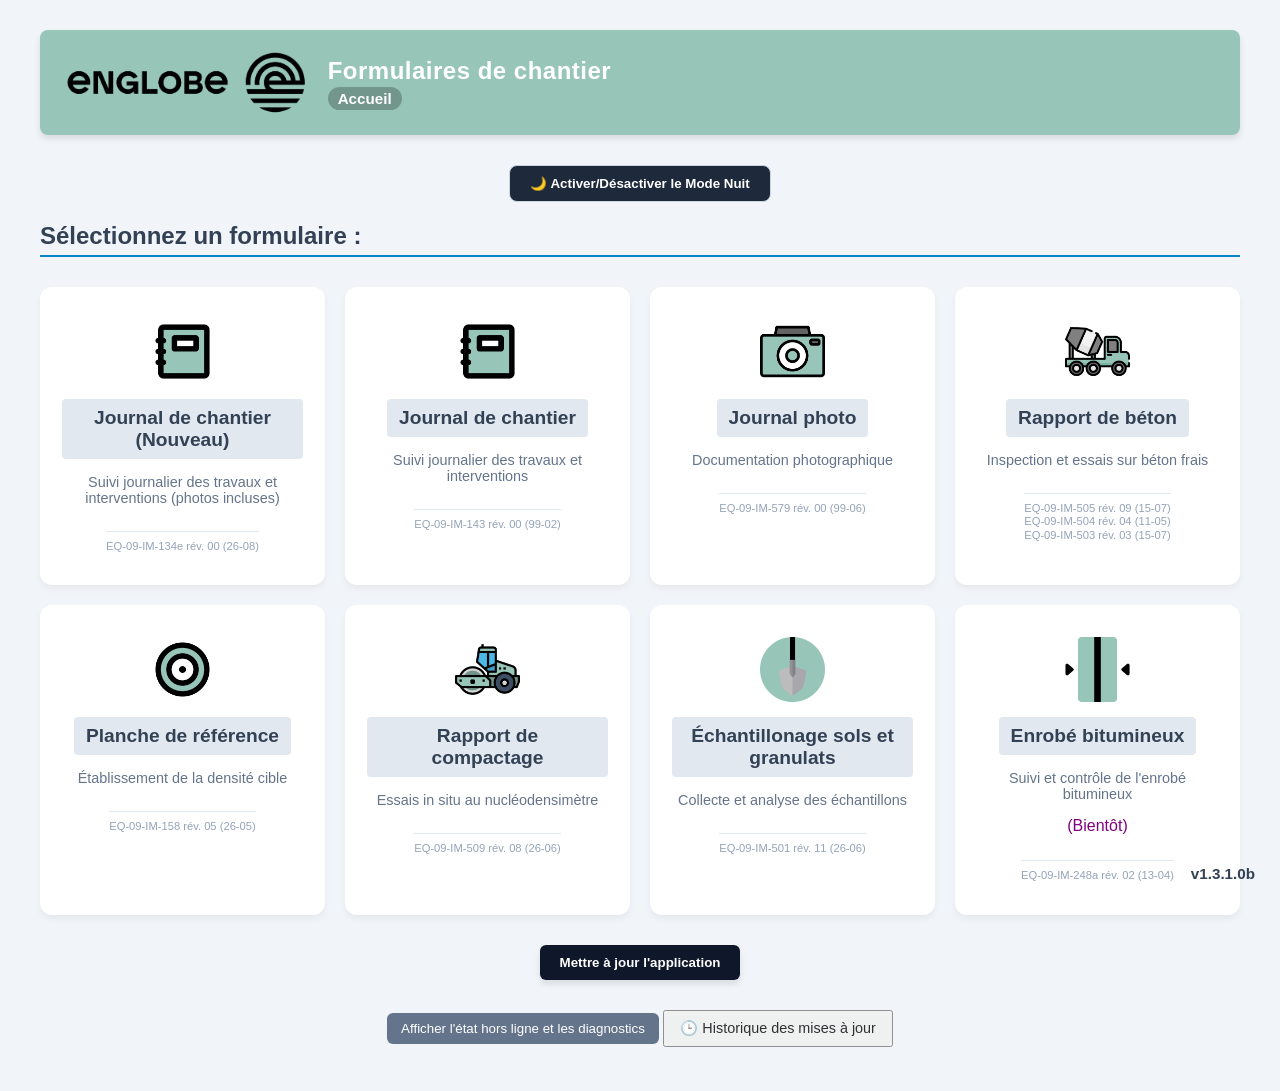
==== commit 72daaf0e: "v1.3.1.0b - Bug fixes and improvements with final form in templates." ====
--- a/index.html
+++ b/index.html
@@ -105,7 +105,7 @@
         </a>
 
         <!-- APPLICATION : PAVAGE -->
-        <a href="index.html" class="app-card">  
+        <a href="index_pavage.html" class="app-card">  
             <img src="logo_enrob.png" alt="Pavage" class="app-icon-img">
             <h3 class="app-title">Enrobé bitumineux</h3>
             <p class="app-desc">Suivi et contrôle de l'enrobé bitumineux</p>
@@ -132,7 +132,7 @@
 </button>
 
 <div>
-    <span id="app-version" style="position: fixed; bottom: 15px; right: 15px; z-index: 9999; font-size: 0.95rem; font-weight: bold; padding: 3px 10px; border-radius: 12px; ">v1.3.0.0c</span>
+    <span id="app-version" style="position: fixed; bottom: 15px; right: 15px; z-index: 9999; font-size: 0.95rem; font-weight: bold; padding: 3px 10px; border-radius: 12px; ">v1.3.1.0b</span>
 </div>
 
 <div style="text-align: center; margin: 12px auto 24px;">
@@ -146,7 +146,7 @@
 </div>
  
 <script>
-    const APP_VERSION = 'v1.3.0.0c';
+    const APP_VERSION = 'v1.3.1.0b';
 
     if ('serviceWorker' in navigator) {
         window.addEventListener('load', () => {
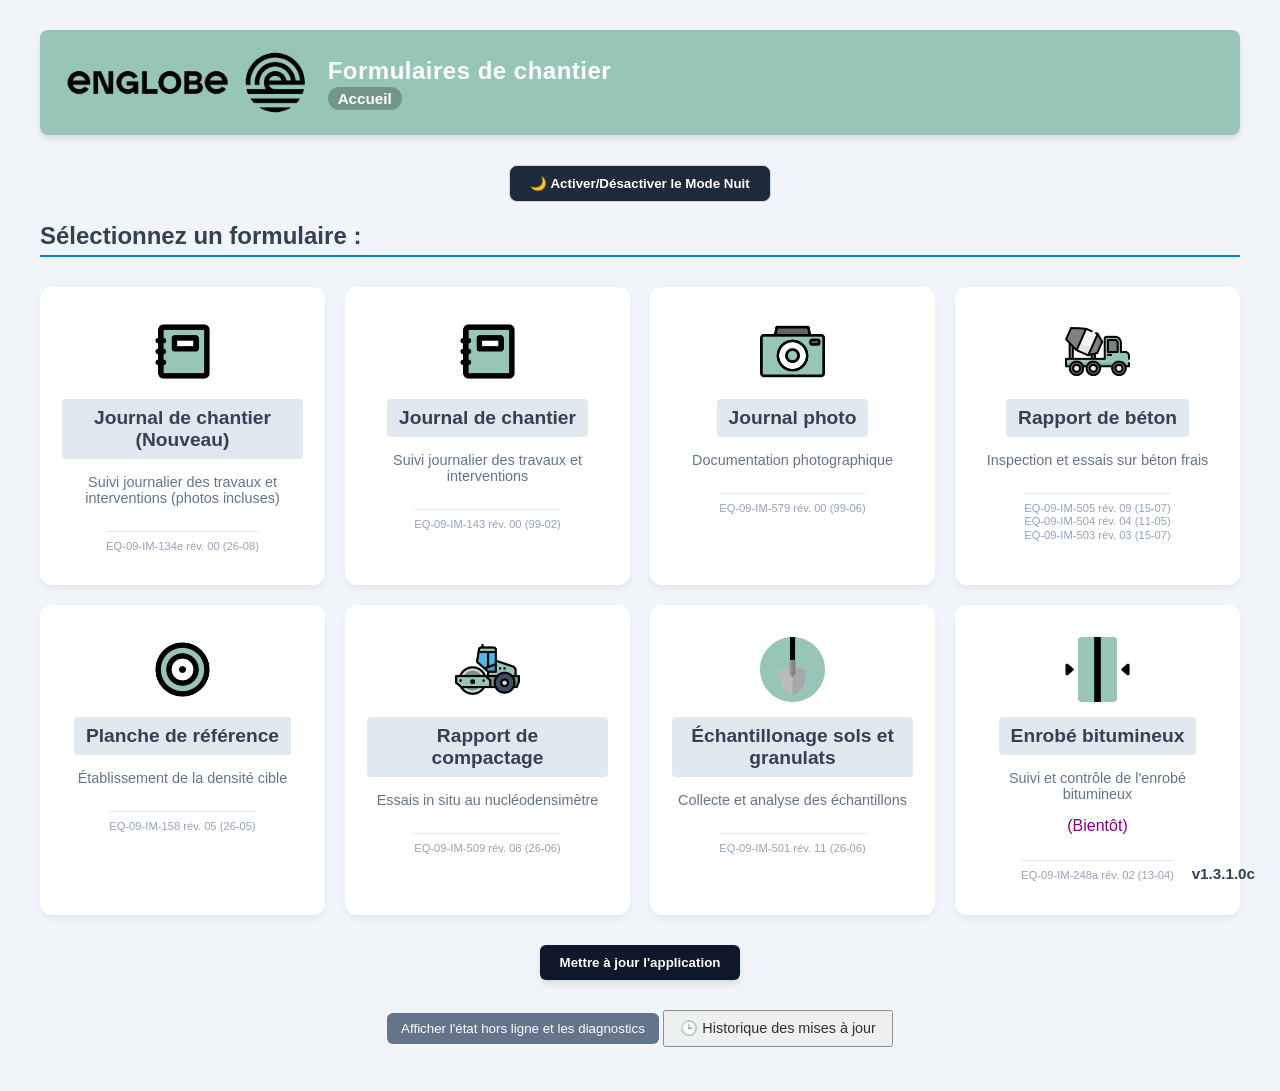
==== commit 800742d5: "v1.3.1.0c - More bug fixes and improvements:" ====
--- a/index.html
+++ b/index.html
@@ -132,7 +132,7 @@
 </button>
 
 <div>
-    <span id="app-version" style="position: fixed; bottom: 15px; right: 15px; z-index: 9999; font-size: 0.95rem; font-weight: bold; padding: 3px 10px; border-radius: 12px; ">v1.3.1.0b</span>
+    <span id="app-version" style="position: fixed; bottom: 15px; right: 15px; z-index: 9999; font-size: 0.95rem; font-weight: bold; padding: 3px 10px; border-radius: 12px; ">v1.3.1.0c</span>
 </div>
 
 <div style="text-align: center; margin: 12px auto 24px;">
@@ -146,7 +146,7 @@
 </div>
  
 <script>
-    const APP_VERSION = 'v1.3.1.0b';
+    const APP_VERSION = 'v1.3.1.0c';
 
     if ('serviceWorker' in navigator) {
         window.addEventListener('load', () => {
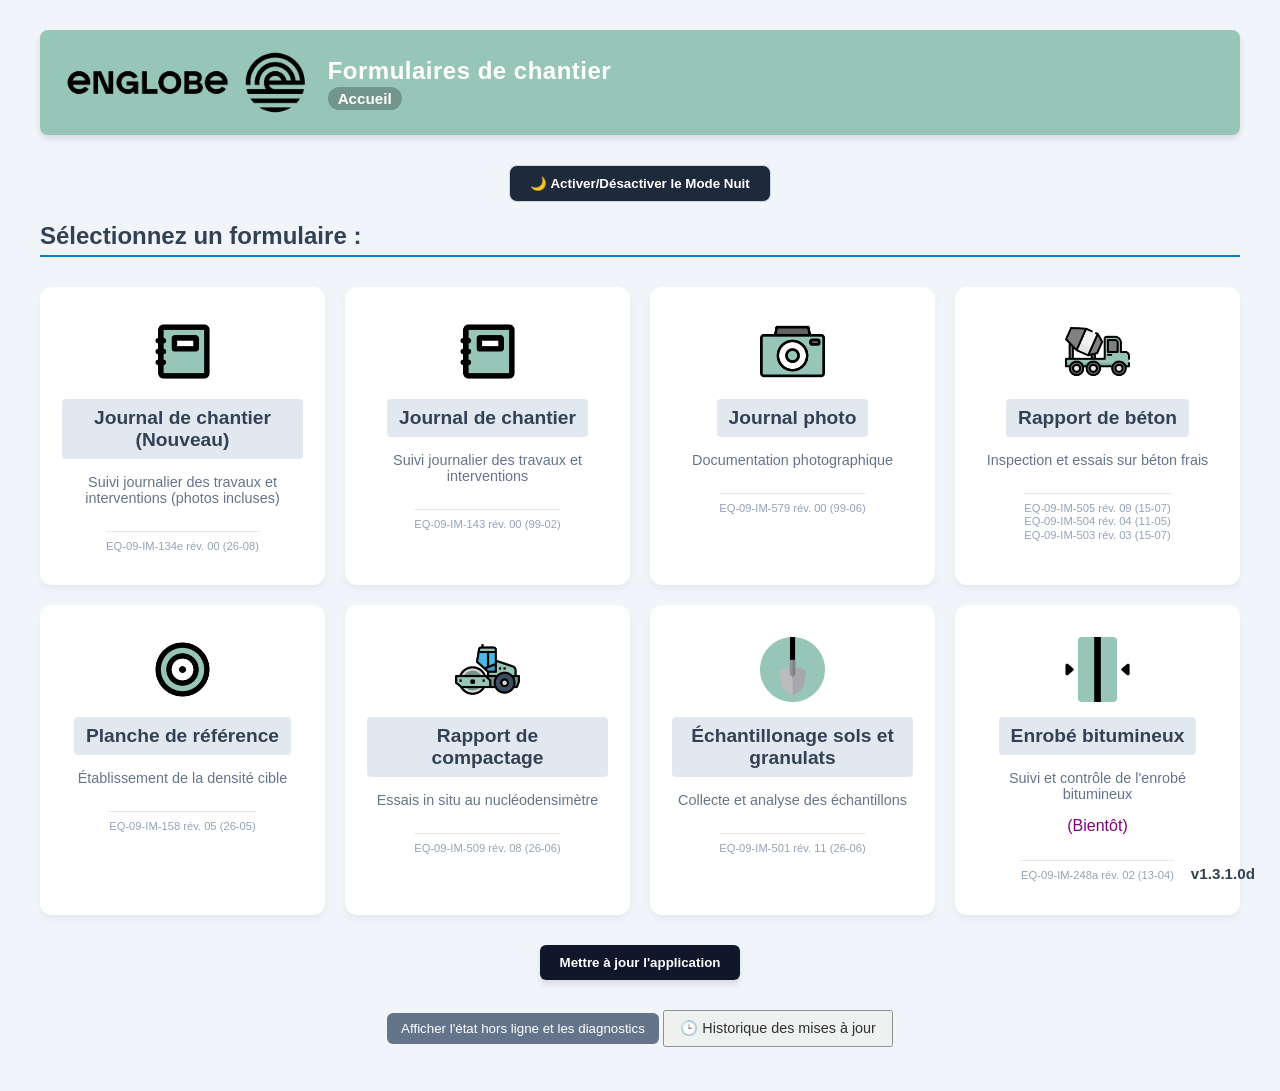
==== commit f1cefa25: "v1.3.1.0d - Small bug fixes" ====
--- a/index.html
+++ b/index.html
@@ -132,7 +132,7 @@
 </button>
 
 <div>
-    <span id="app-version" style="position: fixed; bottom: 15px; right: 15px; z-index: 9999; font-size: 0.95rem; font-weight: bold; padding: 3px 10px; border-radius: 12px; ">v1.3.1.0c</span>
+    <span id="app-version" style="position: fixed; bottom: 15px; right: 15px; z-index: 9999; font-size: 0.95rem; font-weight: bold; padding: 3px 10px; border-radius: 12px; ">v1.3.1.0d</span>
 </div>
 
 <div style="text-align: center; margin: 12px auto 24px;">
@@ -146,7 +146,7 @@
 </div>
  
 <script>
-    const APP_VERSION = 'v1.3.1.0c';
+    const APP_VERSION = 'v1.3.1.0d';
 
     if ('serviceWorker' in navigator) {
         window.addEventListener('load', () => {
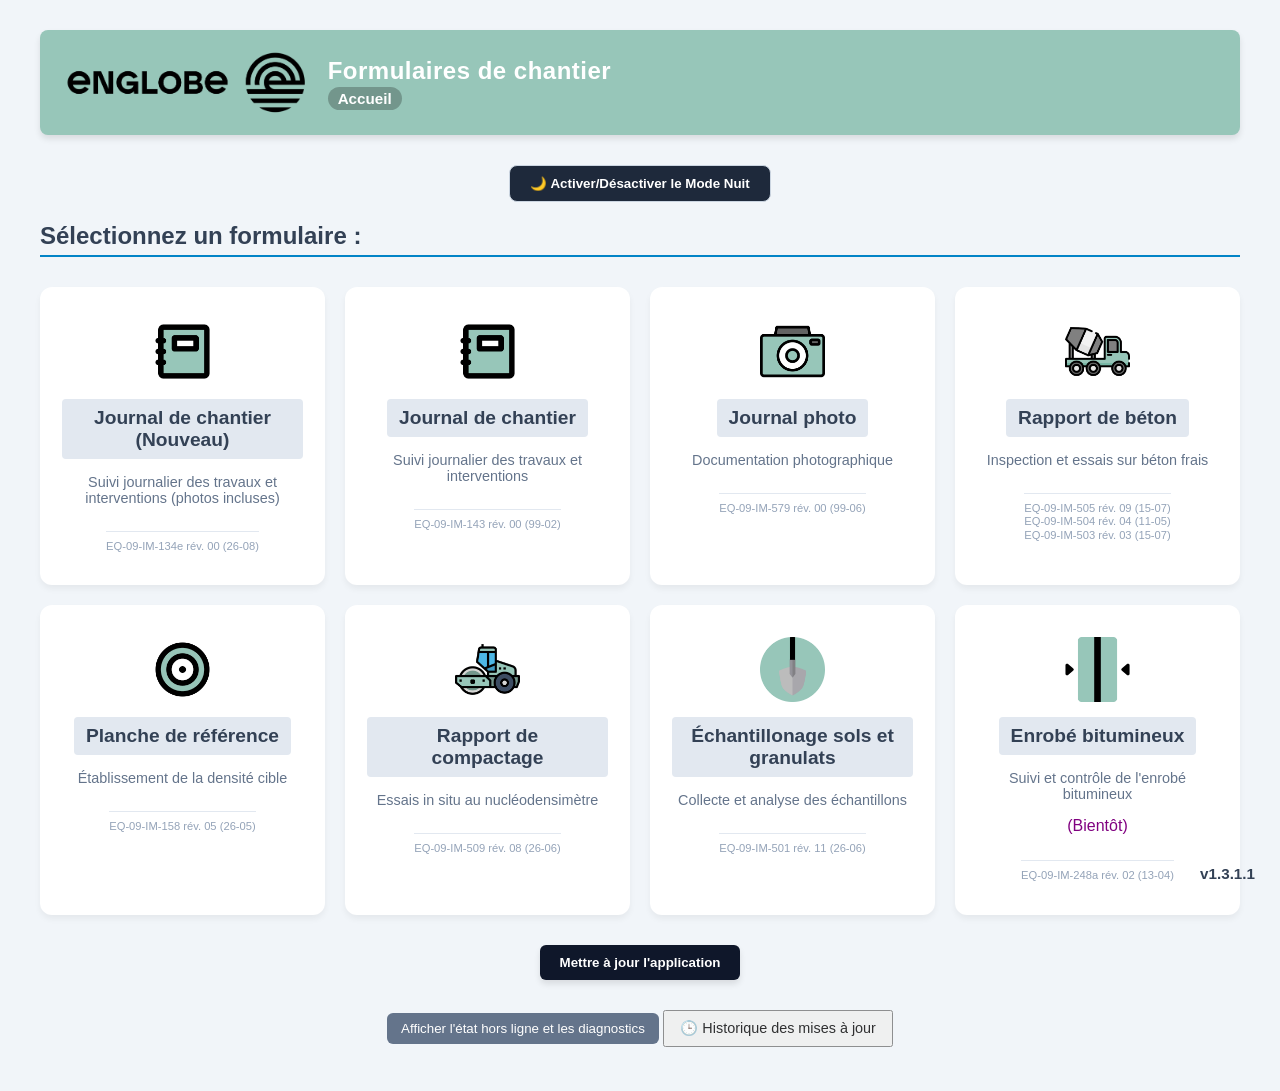
==== commit 42d84104: "v1.3.1.1a - Forgot to change version number" ====
--- a/index.html
+++ b/index.html
@@ -6,6 +6,7 @@
     <title>Formulaires de chantier</title>
     
     <link rel="stylesheet" href="styles.css?v=1.0.0.">
+    <link rel="manifest" href="manifest.json">
     <link rel="apple-touch-icon" href="logo.png">
     <meta name="apple-mobile-web-app-capable" content="yes">
     <meta name="apple-mobile-web-app-status-bar-style" content="black-translucent">
@@ -132,7 +133,7 @@
 </button>
 
 <div>
-    <span id="app-version" style="position: fixed; bottom: 15px; right: 15px; z-index: 9999; font-size: 0.95rem; font-weight: bold; padding: 3px 10px; border-radius: 12px; ">v1.3.1.0d</span>
+    <span id="app-version" style="position: fixed; bottom: 15px; right: 15px; z-index: 9999; font-size: 0.95rem; font-weight: bold; padding: 3px 10px; border-radius: 12px; ">v1.3.1.1</span>
 </div>
 
 <div style="text-align: center; margin: 12px auto 24px;">
@@ -146,7 +147,7 @@
 </div>
  
 <script>
-    const APP_VERSION = 'v1.3.1.0d';
+    const APP_VERSION = 'v1.3.1.1';
 
     if ('serviceWorker' in navigator) {
         window.addEventListener('load', () => {
